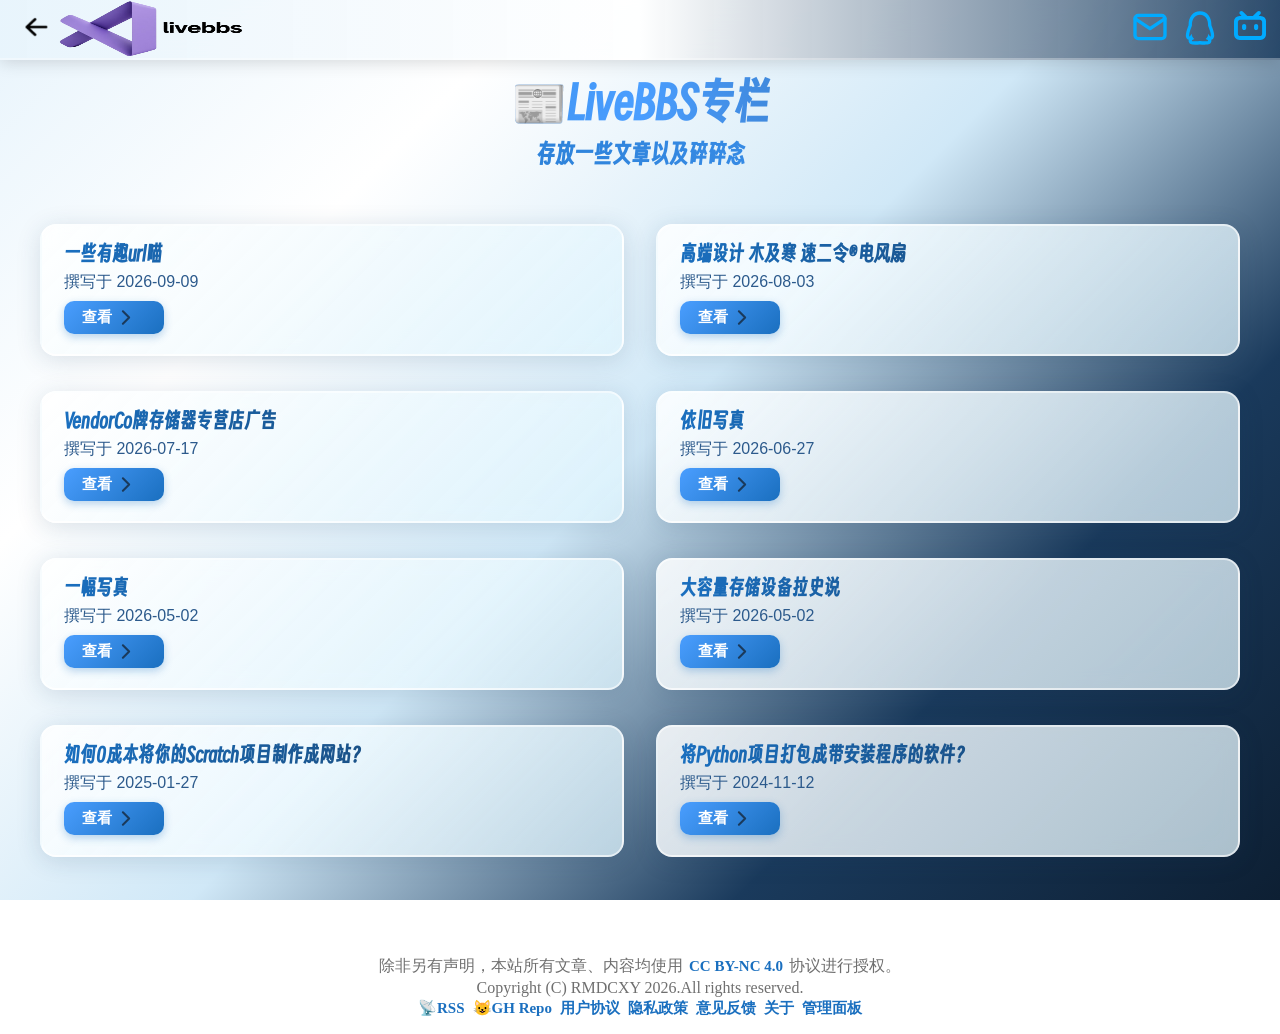
==== articles/index.html @ 1daace1a "livebbs1.0 阿巴阿巴" ====
<!DOCTYPE html>
<html lang="zh-cn">
<head>
    <meta charset="UTF-8">
    <title>LiveBBS专栏</title>
    <meta name="viewport" content="width=device-width, initial-scale=1.0">
    <link rel="stylesheet" href="/css/index.css">
    <link rel="stylesheet" href="/css/articles.css">
    <!--图标-->
    <link rel="icon" type="image/png" href="/favicon/favicon-96x96.png" sizes="96x96" />
    <link rel="icon" type="image/svg+xml" href="/favicon/favicon.svg" />
    <link rel="shortcut icon" href="/favicon/favicon.ico" />
    <link rel="apple-touch-icon" sizes="180x180" href="/favicon/apple-touch-icon.png" />
    <link rel="manifest" href="/favicon/site.webmanifest" />
</head>
<body>
    <div class="topbar">
        <a href="/"><img src="/img/return.png" width="32"></a>
        <img src="/img/logo.png" width="185" id="topbar-logo">
        <div class="topbar-links">
            <a id="mailbtn" target="_blank" style="margin: 0;"><img src="/img/mail.svg" width="40"></a>
            <button onclick="qq()" style="padding: 0;"><img src="/img/qq.svg" width="40"></button>
            <a href="https://space.bilibili.com/3493142110144946" target="_blank"><img src="/img/bili.svg" width="40"></a>
        </div>
    </div>

    <h1><span class="nolg">📰</span>LiveBBS专栏</h1>
    <h2>存放一些文章以及碎碎念</h2>

    <div class="sections" id="article-list">
        <p style="text-align:center;color:#999;">加载中...</p>
    </div>

    <footer class="footer">
        <span style="color:#6f6f6f">除非另有声明，本站所有文章、内容均使用 <a href="https://creativecommons.org/licenses/by-nc/4.0/deed.zh-hans" target="_blank">CC BY-NC 4.0</a> 协议进行授权。</span>
        <span style="color:#6f6f6f">Copyright (C) RMDCXY
            <script type="text/javascript">document.write(new Date().getFullYear());</script>.All rights reserved.
        </span>
        <div>
            <a href="/rss.xml" target="_blank">📡RSS</a>
            <a href="https://github.com/RMDCXY/cxybbs" target="_blank">😺GH Repo</a>
            <a href="/deal.html">用户协议</a>
            <a href="/policy.html">隐私政策</a>
            <a href="https://github.com/RMDCXY/cxybbs/issues" target="_blank">意见反馈</a>
            <a href="/about.html">关于</a>
            <a href="/admin.html">管理面板</a>
        </div>
    </footer>
    <script src="/a.js"></script>
    <script src="./article-data.js"></script>
    <script>
        (function() {
        const container = document.getElementById('article-list');
        const articles = window.ARTICLE_LIST || [];

        if (articles.length === 0) {
            container.innerHTML = '<p style="text-align:center;color:#999;">暂无文章</p>';
            return;
        }

        let html = '';
        articles.forEach(function(article) {
            const link = `/articles/article.html?id=${article.id}`;
            html += `
                <div class="section-card no-img" id="${article.id}">
                    <div class="section-info">
                        <div class="section-title">${article.title}</div>
                        <div class="section-subtitle">撰写于 ${article.date}</div>
                        <a href="${link}" class="section-link">查看
                            <svg xmlns="http://www.w3.org/2000/svg" width="25" height="25" viewBox="0 0 48 48"><path fill="none" stroke="#1a3a5c" stroke-linecap="round" stroke-linejoin="round" stroke-width="4" d="m19 12l12 12l-12 12"/></svg>
                        </a>
                    </div>
                </div>
            `;
        });
        container.innerHTML = html;
    })();
    </script>
</body>
</html>
---- css/index.css ----
@font-face {
    font-family: 'Smileysans';
    src: url('../font/SmileySans.woff2') format('woff2');
    font-weight: normal;
    font-style: normal;
}

body {
    margin: 0;
    padding: 0;
    background: linear-gradient(135deg, #e8f4fc 0%, #ffffff 25%, #d0e8f7 50%, #1a3a5c 75%, #0d1f33 100%);
    background-attachment: fixed;
    min-height: 100vh;
}

.topbar {
    width: 100%;
    height: 60px;
    position: fixed;
    top: 0;
    left: 0;
    z-index: 100;
    display: flex;
    align-items: center;
    padding-left: 24px;
    padding-right: 10px;
    background: linear-gradient(90deg, rgba(232, 244, 252, 0.95), rgba(255, 255, 255, 0.9), rgba(26, 58, 92, 0.85));
    backdrop-filter: blur(20px) saturate(120%);
    -webkit-backdrop-filter: blur(20px) saturate(120%);
    border: none;
    border-bottom: 2px solid rgba(255, 255, 255, 0.3);
    box-shadow: 0 2px 16px rgba(0, 0, 0, 0.15);
    transition: box-shadow 0.3s ease, backdrop-filter 0.3s ease, -webkit-backdrop-filter 0.3s ease;
    font-size: 20px;
    color: #1a3a5c;
    box-sizing: border-box;
}

#topbar-logo {
    transition: width 150ms ease, height 150ms ease, opacity 150ms ease;
    opacity: 1;
    height: auto;
    max-height: 100%;
    display: inline-block;
    vertical-align: middle;
}

.topbar-links {
    margin-left: auto;
    display: flex;
    align-items: center;
    gap: 10px;
}

.topbar a {
    background: transparent;
    color: inherit;
    box-shadow: none;
    padding: 0;
    margin: 0 3px 0 0;
    border-radius: 0;
}

.topbar a:last-child {
    margin-right: 0;
}

.topbar a:hover,
.topbar a:focus {
    background: transparent;
    color: inherit;
    box-shadow: none;
    text-decoration: none;
}

.topbar button {
    background: #00000000;
    border: 0;
    cursor: pointer;
}

a {
    display: inline-block;
    margin: 4px 6px 4px 0;
    padding: 4px 10px;
    color: #fff;
    background: linear-gradient(135deg, #4a9eff, #1a6fbf);
    border-radius: 12px;
    text-decoration: none;
    font-weight: bold;
    font-size: 15px;
    transition: background 0.2s, box-shadow 0.2s;
    box-shadow: 0 1px 4px rgba(26, 111, 191, 0.3);
    border: none;
    outline: none;
    cursor: pointer;
}

.title {
    position: static;
    width: 600px;
    padding: 48px 0 32px 0;
    display: flex;
    flex-direction: column;
    align-items: center;
    justify-content: center;
    background: linear-gradient(135deg, rgba(255, 255, 255, 0.8), rgba(224, 244, 252, 0.6));
    border-radius: 16px;
    box-shadow: 0 8px 32px rgba(26, 58, 92, 0.2);
    backdrop-filter: blur(26px) saturate(140%);
    -webkit-backdrop-filter: blur(24px) saturate(140%);
    border: 2px solid rgba(255, 255, 255, 0.5);
    transition: box-shadow 0.3s ease, backdrop-filter 0.3s ease, -webkit-backdrop-filter 0.3s ease;
    margin: 25vh auto 0 auto;
}

.title:hover {
    box-shadow: 0 12px 40px rgba(26, 58, 92, 0.3);
    backdrop-filter: blur(30px) saturate(160%);
}

.title_img {
    max-width: 70%;
    max-height: 70%;
    object-fit: contain;
}

.title_text {
    font-family: 'Smileysans', Arial, sans-serif;
    font-size: 2.5rem;
    background: linear-gradient(90deg, #1a6fbf, #4a9eff, #1a3a5c);
    -webkit-background-clip: text;
    background-clip: text;
    -webkit-text-fill-color: transparent;
    text-align: center;
    margin-top: 15px;
    margin-bottom: 12px;
    letter-spacing: 0.5px;
    user-select: none;
}

.sections {
    margin-top: 32px;
    padding: 0 40px 32px 40px;
    max-width: 1200px;
    margin-left: auto;
    margin-right: auto;
    position: relative;
}

@media (max-width: 899px) {
    .sections {
        margin-top: 220px;
        padding: 0 20px 24px 20px;
        position: static;
    }
    .section-card {
        position: static !important;
        width: 100% !important;
        margin-bottom: 18px;
    }
}

@media (max-width: 600px) {
    .sections {
        margin-top: 160px;
        padding: 0 16px 16px 16px;
    }
    .section-card {
        margin-bottom: 12px;
    }
}

@media (min-width: 900px) {
    .sections {
        position: relative;
    }
    .section-card {
        position: absolute;
        width: calc(50% - 16px);
        margin-bottom: 0;
        transition: box-shadow 0.3s ease, backdrop-filter 0.3s ease;
        display: grid !important;
        grid-template-columns: 110px 1fr !important;
        align-items: start !important;
    }
    .section-card.no-img {
        display: grid !important;
        padding-left: 22px;
        grid-template-columns: 1fr !important;
    }
    .section-card.no-img .section-info {
        padding-left: 0;
    }
    
    .section-card.no-img .section-info {
        padding-left: 0 !important;
        padding-right: 0 !important;
    }
    
    .section-card.no-img .section-title,
    .section-card.no-img .section-subtitle,
    .section-card.no-img .section-link {
        width: 100%;
        box-sizing: border-box;
    }
    
    .section-card.no-img .section-link {
        display: inline-flex;
        white-space: nowrap;
        width: auto;
        min-width: 100px;
    }
}

.section-card {
    display: grid;
    grid-template-columns: 110px 1fr;
    align-items: start;
    background: linear-gradient(135deg, rgba(255, 255, 255, 0.85), rgba(224, 244, 252, 0.75));
    border-radius: 16px;
    box-shadow: 0 4px 24px rgba(26, 58, 92, 0.15);
    backdrop-filter: blur(10px) saturate(120%);
    -webkit-backdrop-filter: blur(18px) saturate(120%);
    border: 2px solid rgba(255, 255, 255, 0.6);
    padding: 16px 22px;
    min-height: 0;
    overflow: hidden;
    box-sizing: border-box;
    transition: box-shadow 0.3s ease, backdrop-filter 0.3s ease, -webkit-backdrop-filter 0.3s ease;
}

.section-card:hover {
    box-shadow: 0 8px 32px rgba(26, 58, 92, 0.25);
    backdrop-filter: blur(18px) saturate(160%);
}

.section-card.no-img {
    display: block;
    padding-left: 22px;
}

.section-card.no-img .section-info {
    padding-left: 0;
}

.section-img {
    width: 150px;
    height: 95px;
    object-fit: cover;
    border-radius: 12px;
    background: linear-gradient(135deg, #e8f4fc, #1a3a5c);
    display: block;
    margin-right: 18px;
}

.section-info {
    display: flex;
    flex-direction: column;
    justify-content: center;
    align-items: flex-start;
    padding: 0 18px 0 55px;
    min-width: 0;
    word-break: break-word;
    overflow-wrap: break-word;
}

.section-title {
    font-size: 1.25rem;
    font-weight: bold;
    background: linear-gradient(90deg, #1a6fbf, #1a3a5c);
    -webkit-background-clip: text;
    background-clip: text;
    -webkit-text-fill-color: transparent;
    margin-bottom: 6px;
    font-family: 'Smileysans', Arial, sans-serif;
    display: -webkit-box;
    -webkit-box-orient: vertical;
    -webkit-line-clamp: 2;
    line-clamp: 2;
    overflow: hidden;
}

.section-subtitle {
    font-size: 1rem;
    color: #2c5a8c;
    margin-bottom: 8px;
    font-family: Arial, sans-serif;
    word-break: break-word;
    overflow-wrap: break-word;
    display: -webkit-box;
    -webkit-box-orient: vertical;
    line-clamp: 4;
    overflow: hidden;
}

@media (max-width: 700px) {
    .title {
        width: 90vw;
        min-height: 140px;
        padding: 24px 0 18px 0;
    }
    .title_img {
        width: 90vw;
        height: 140px;
    }
    .section-subtitle {
        display: none;
    }
    .section-link {
        min-width: 120px;
        max-width: none;
        width: auto;
        box-sizing: border-box;
        text-align: center;
        padding: 8px 0;
        font-size: 16px;
        white-space: nowrap;
        overflow: hidden;
        text-overflow: ellipsis;
    }
}

.section-link {
    margin-top: 0;
    padding: 4px 18px;
    font-size: 15px;
    border-radius: 10px;
    background: linear-gradient(135deg, #4a9eff, #1a6fbf);
    color: #fff;
    text-decoration: none;
    font-weight: bold;
    box-shadow: 0 3px 8px rgba(26, 111, 191, 0.3);
    display: inline-flex;
    align-items: center;
    gap: 1px;
    min-width: 60px;
    max-width: none;
    white-space: nowrap;
    transition: background 0.2s, box-shadow 0.2s;
}

.section-link:hover {
    background: linear-gradient(135deg, #3a8eef, #0d5fa0);
    box-shadow: 0 4px 12px rgba(26, 111, 191, 0.4);
}

.section-link img,
.section-link svg {
    margin-right: 5px;
    margin-bottom: -0.5px;
    vertical-align: -1px;
}

.footer {
    display: flex;
    flex-direction: column;
    align-items: center;
    justify-content: center;
    text-align: center;
    margin: 32px 0 16px 0;
    gap: 2px;
}

.footer a {
    background: transparent;
    color: #1a6fbf;
    box-shadow: none;
    border-radius: 0;
    padding: 0 !important;
    margin: 0 2px !important; 
    font-weight: bold;
    text-decoration: none;
    font-size: 15px;
    transition: color 0.2s;
}

.footer a:hover,
.footer a:focus {
    color: #0d5fa0;
    text-decoration: underline;
    background: transparent;
    box-shadow: none;
}

@keyframes footerCursorFade {
    0% { opacity: 0; }
    50% { opacity: 1; }
    100% { opacity: 0; }
}

.footer-cursor-blink {
    animation: footerCursorFade 1.2s ease-in-out infinite;
}

.gradient-text {
    display: inline;
    background: linear-gradient(90deg, #4a9eff, #1a6fbf, #1a3a5c);
    -webkit-background-clip: text;
    background-clip: text;
    -webkit-text-fill-color: transparent;
    color: transparent;
    -webkit-box-decoration-break: clone;
    box-decoration-break: clone;
    background-repeat: no-repeat;
}

.no-gradient {
    display: inline;
    background: none !important;
    -webkit-text-fill-color: initial !important;
    color: inherit !important;
    -webkit-background-clip: initial !important;
    background-clip: initial !important;
}
---- css/articles.css ----
@font-face {
    font-family: Smileysans;
    src: url(/font/SmileySans.woff2);
}

body {
    padding-top: 65px;
    background: linear-gradient(135deg, #e8f4fc 0%, #ffffff 25%, #d0e8f7 50%, #1a3a5c 75%, #0d1f33 100%);
    background-attachment: fixed;
    min-height: 100vh;
}

h1 {
    text-align: center;
    font-family: Smileysans;
    background-image: linear-gradient(90deg, #1a6fbf, #4a9eff, #1a3a5c);
    background-clip: text;
    -webkit-background-clip: text;
    color: transparent;
    font-size: 45px;
    margin: 10px;
}

.nolg {
    color: initial;
}

h2 {
    text-align: center;
    font-family: Smileysans;
    background-image: linear-gradient(90deg, #1a6fbf, #4a9eff);
    background-clip: text;
    -webkit-background-clip: text;
    color: transparent;
    margin: 0;
}

.sections {
    margin-top: 55px;
}

article-markdown.markdown-body {
    background-color: transparent !important;
    color: inherit !important;
}

#article-markdown.markdown-body a,
#article-markdown.markdown-body a:link,
#article-markdown.markdown-body a:visited,
#article-markdown.markdown-body a:hover,
#article-markdown.markdown-body a:active {
    all: inherit !important;
    background: transparent !important;
    color: inherit !important;
    text-decoration: underline !important;
    padding: 0 !important;
    margin: 0 !important;
    border-radius: 0 !important;
    box-shadow: none !important;
    font-weight: inherit !important;
    font-size: inherit !important;
}
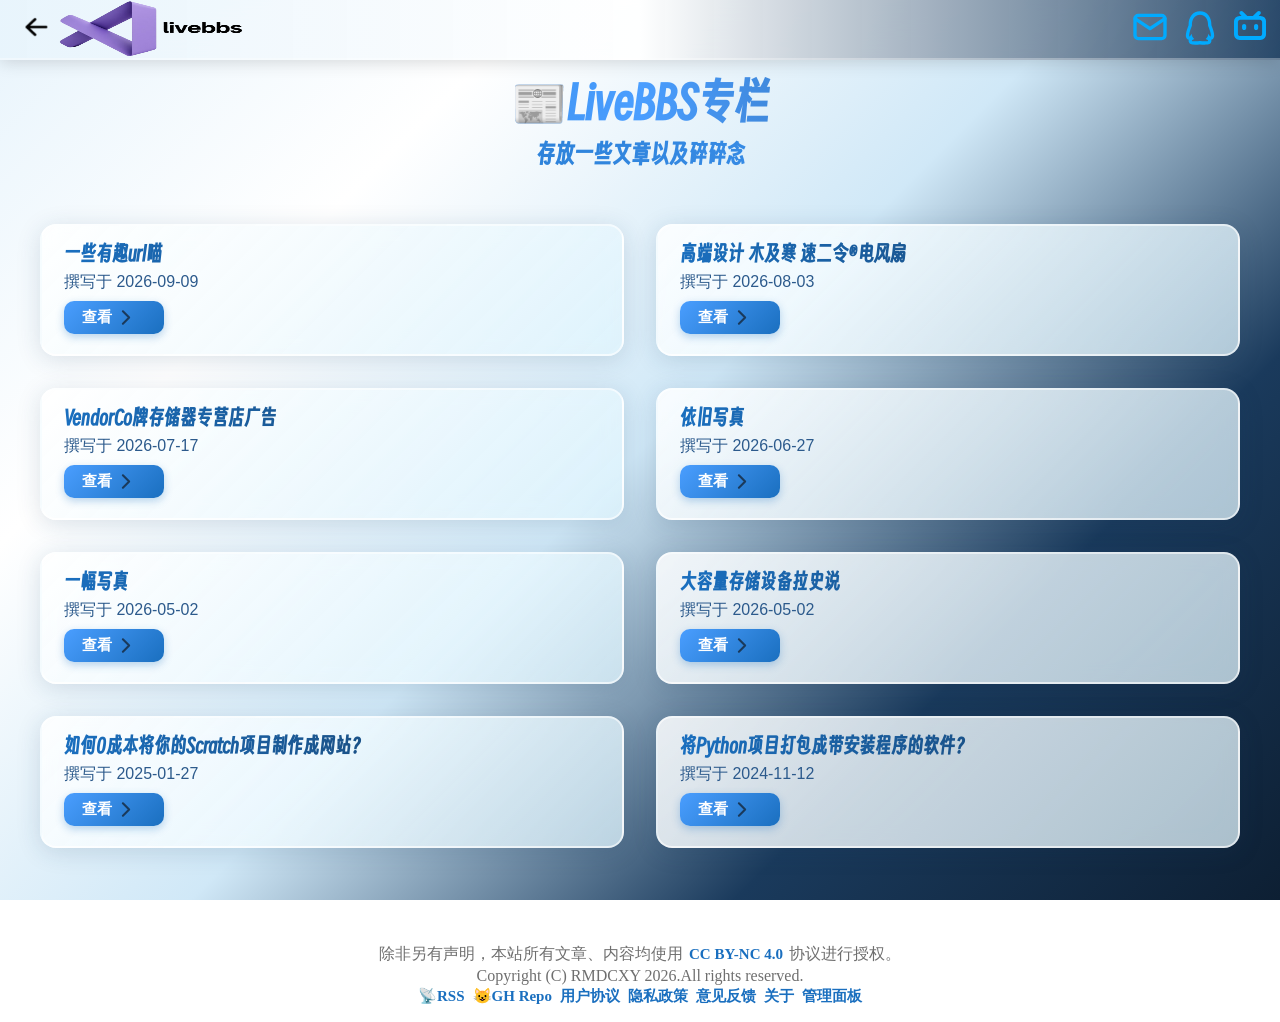
==== commit 32d0286f: "v1.101" ====
--- a/articles/index.html
+++ b/articles/index.html
@@ -20,7 +20,7 @@
         <div class="topbar-links">
             <a id="mailbtn" target="_blank" style="margin: 0;"><img src="/img/mail.svg" width="40"></a>
             <button onclick="qq()" style="padding: 0;"><img src="/img/qq.svg" width="40"></button>
-            <a href="https://space.bilibili.com/3493142110144946" target="_blank"><img src="/img/bili.svg" width="40"></a>
+            <a href="https://space.bilibili.com/3546703986690559" target="_blank"><img src="/img/bili.svg" width="40"></a>
         </div>
     </div>
 
